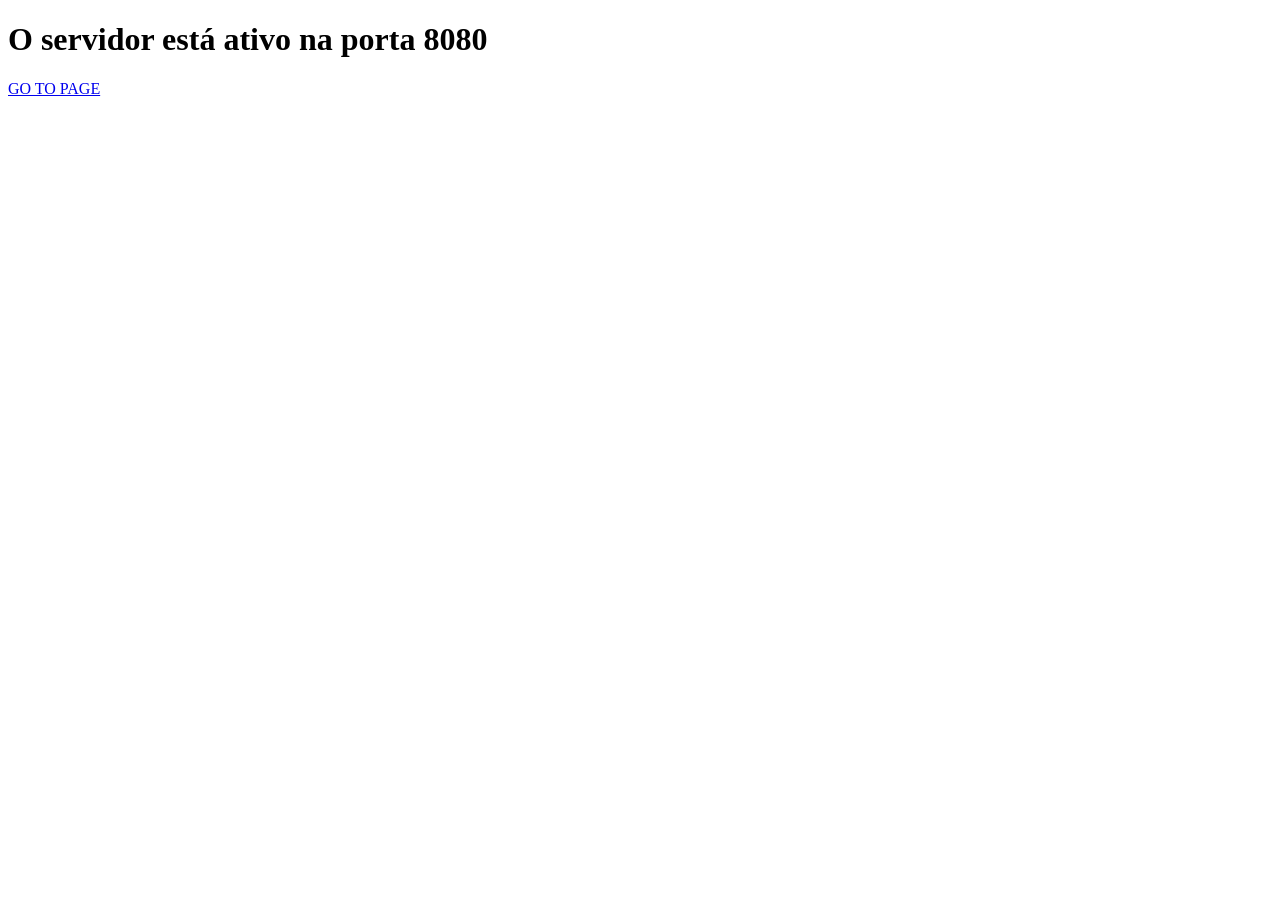
==== src/main/resources/templates/index.html @ d528116d "first commit" ====
<!DOCTYPE html>
<html lang="pt-Br">
  <head>
    <meta charset="UTF-8" />
    <title>GetNet API</title>
  </head>
  <body>
    <h1>O servidor está ativo na porta 8080</h1>
    <div class="link">
      <a
        href="http://localhost:8080/api/credit?payment_type=credit&customer_id=0d982d8f-d36e-474c-b233-37039d587f23&order_id=DEV-1598272595&payment_id=3fc70e99-cc9b-489d-a8a9-04b5e6e623b0&amount=846&status=APPROVED&number_installments=1&acquirer_transaction_id=000099713751&authorization_timestamp=2020-08-24T12%3A36%3A41.000Z&brand=visa&terminal_nsu=031575&authorization_code=9190383360902371"
        >GO TO PAGE</a
      >
    </div>
  </body>
</html>
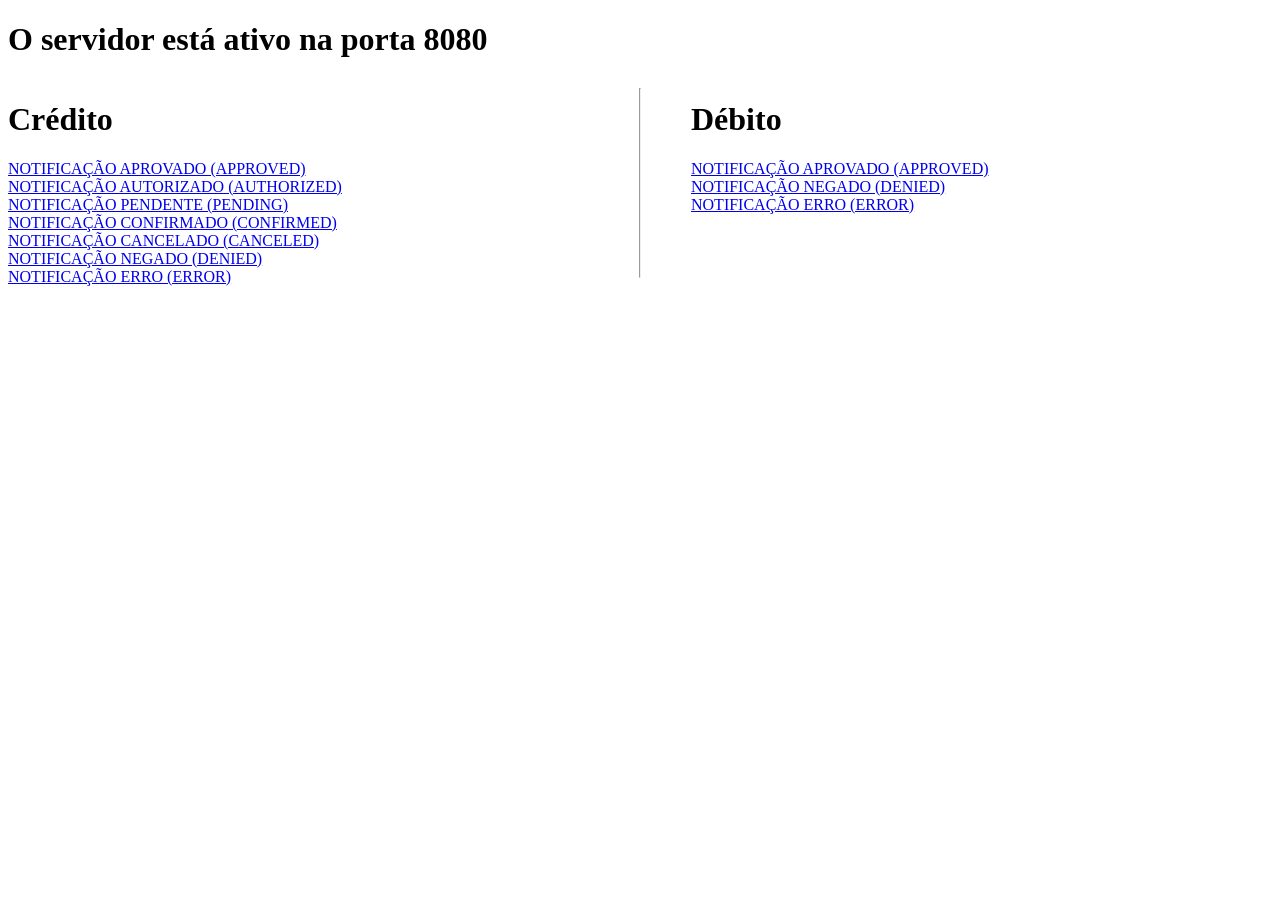
==== commit 3531efd9: "API funcionando" ====
--- a/src/main/resources/templates/index.html
+++ b/src/main/resources/templates/index.html
@@ -6,11 +6,44 @@
   </head>
   <body>
     <h1>O servidor está ativo na porta 8080</h1>
-    <div class="link">
-      <a
-        href="http://localhost:8080/api/credit?payment_type=credit&customer_id=0d982d8f-d36e-474c-b233-37039d587f23&order_id=DEV-1598272595&payment_id=3fc70e99-cc9b-489d-a8a9-04b5e6e623b0&amount=846&status=APPROVED&number_installments=1&acquirer_transaction_id=000099713751&authorization_timestamp=2020-08-24T12%3A36%3A41.000Z&brand=visa&terminal_nsu=031575&authorization_code=9190383360902371"
-        >GO TO PAGE</a
-      >
+    <div class="link" style="display: flex; gap:50px;">
+      <div class="credito" style="display: flex; flex-direction: column; width: 50%; text-align: start;">
+      <h1>Crédito</h1>
+        <a
+          href="/api/credit?payment_type=credit&customer_id=0d982d8f-d36e-474c-b233-37039d587f23&order_id=DEV-1598272595&payment_id=3fc70e99-cc9b-489d-a8a9-04b5e6e623b0&amount=846&status=APPROVED&number_installments=1&acquirer_transaction_id=000099713751&authorization_timestamp=2020-08-24T12%3A36%3A41.000Z&brand=visa&terminal_nsu=031575&authorization_code=9190383360902371"
+          >NOTIFICAÇÃO APROVADO (APPROVED)</a>
+        <a
+          href="/api/credit?payment_type=credit&customer_id=64a2f5fc-6c34-4ae5-bacf-3cadfc3fdcc8&order_id=DEV-1598272669&payment_id=5389abce-6d67-4b5c-bce8-315edef1cdce&amount=267&status=AUTHORIZED&number_installments=1&acquirer_transaction_id=000099713771&authorization_timestamp=2020-08-24T12%3A37%3A55.000Z&brand=visa&terminal_nsu=031817&authorization_code=9213092370902371"
+          >NOTIFICAÇÃO AUTORIZADO (AUTHORIZED)</a>
+        <a
+          href="/api/credit?payment_type=credit&customer_id=510a30b5-0f63-429d-b26c-64a9dab26b6f&order_id=DEV-1598272750&payment_id=a3892358-6e22-43b7-8190-34528d6172af&amount=285&status=PENDING&number_installments=1&acquirer_transaction_id=000099713781&authorization_timestamp=2020-08-24T12%3A39%3A15.000Z&brand=visa&terminal_nsu=032078&authorization_code=6757450390902371"
+          >NOTIFICAÇÃO PENDENTE (PENDING)</a>
+        <a
+          href="/api/credit?payment_type=credit&customer_id=f19c8a20-2bd8-4512-8eb3-6969561cbf95&order_id=DEV-1598276322&payment_id=f16e79ce-cf73-48d5-bb60-0d741f0c6ab6&amount=832&status=CONFIRMED&number_installments=1&terminal_nsu=010978&authorization_code=7080567381002371"
+          >NOTIFICAÇÃO CONFIRMADO (CONFIRMED)</a>
+        <a
+          href="/api/credit?payment_type=credit&customer_id=5641bc48-7011-4eff-9504-d0aa3aa41e83&order_id=DEV-1598276669&payment_id=9d58b2d6-923c-4231-a8a0-53235b3d2fd8&amount=833&status=CANCELED&number_installments=1&acquirer_transaction_id=000109713871&terminal_nsu=012111&authorization_code=9444323441002371"
+          >NOTIFICAÇÃO CANCELADO (CANCELED)</a>
+        <a
+          href="/api/credit?payment_type=credit&customer_id=af7aeba0-24c6-43e7-935d-c551bf7371ab&order_id=DEV-1598280178&payment_id=c205a63e-682a-410d-aefc-a43dba282cae&amount=922&status=DENIED&number_installments=1&acquirer_transaction_id=000119713961&terminal_nsu=000000&authorization_code=3523733431102371&description_detail=CARTAO%20INVALIDO%20%5BECOM%20-%20T8%5D&error_code=PAYMENTS-002"
+          >NOTIFICAÇÃO NEGADO (DENIED)</a>
+        <a
+          href="/api/credit?payment_type=credit&customer_id=942e384b-cd71-450a-9f17-cdf417055787&order_id=DEV-1598274047&payment_id=bb022122-c6e3-4955-b5a8-13a08d6dc9d8&amount=905&status=ERROR&number_installments=1&acquirer_transaction_id=000109713791&terminal_nsu=000000&authorization_code=6442178001002371&description_detail=SISTEMA%20DO%20EMISSOR%20INDISPONIVEL.%20LIGUE%20EMISSOR&error_code=PAYMENTS-021"
+          >NOTIFICAÇÃO ERRO (ERROR)</a>
+      </div>
+      <hr>
+      <div class="debito" style="display: flex; flex-direction: column; width: 50%; text-align: start;">
+        <h1>Débito</h1>
+        <a
+          href="/api/debit?customer_id=1234&order_id=123456&payment_id=90762cff-6afa-49a6-826d-6a7a7d6d3525&amount=300&status=APPROVED&payment_type=debit&acquirer_transaction_id=000225714311&authorization_timestamp=2020-06-08T01%3A58%3A54Z&brand=visa&terminal_nsu=004854&authorization_code=7641725582201590"
+          >NOTIFICAÇÃO APROVADO (APPROVED)</a>
+        <a
+          href="/api/debit?customer_id=43090927055&order_id=gmNKTzogN.0&payment_id=adecd170-45cf-4e83-8107-f6d696e77a62&amount=5100&status=DENIED&payment_type=debit&error_code=PAYMENTS-113&descritpion_detail=TRANSACAO%20NAO%20AUTORIZADA.%20SOLICITE%20AO%20CLIENTE%20CONTATAR%20O%20EMISSOR%20%5BECOM%20-%2051%5D&brand=visa"
+          >NOTIFICAÇÃO NEGADO (DENIED)</a>
+        <a
+          href="/api/debit??customer_id=12345&order_id=123456&payment_id=b10763c4-9f63-42d8-83ca-40824734ec6d&amount=300&status=ERROR&payment_type=debit&error_code=PAYMENTS-500&descritpion_detail=Unhandled%20express%20error&brand=visa"
+          >NOTIFICAÇÃO ERRO (ERROR)</a>
+      </div>
     </div>
   </body>
 </html>
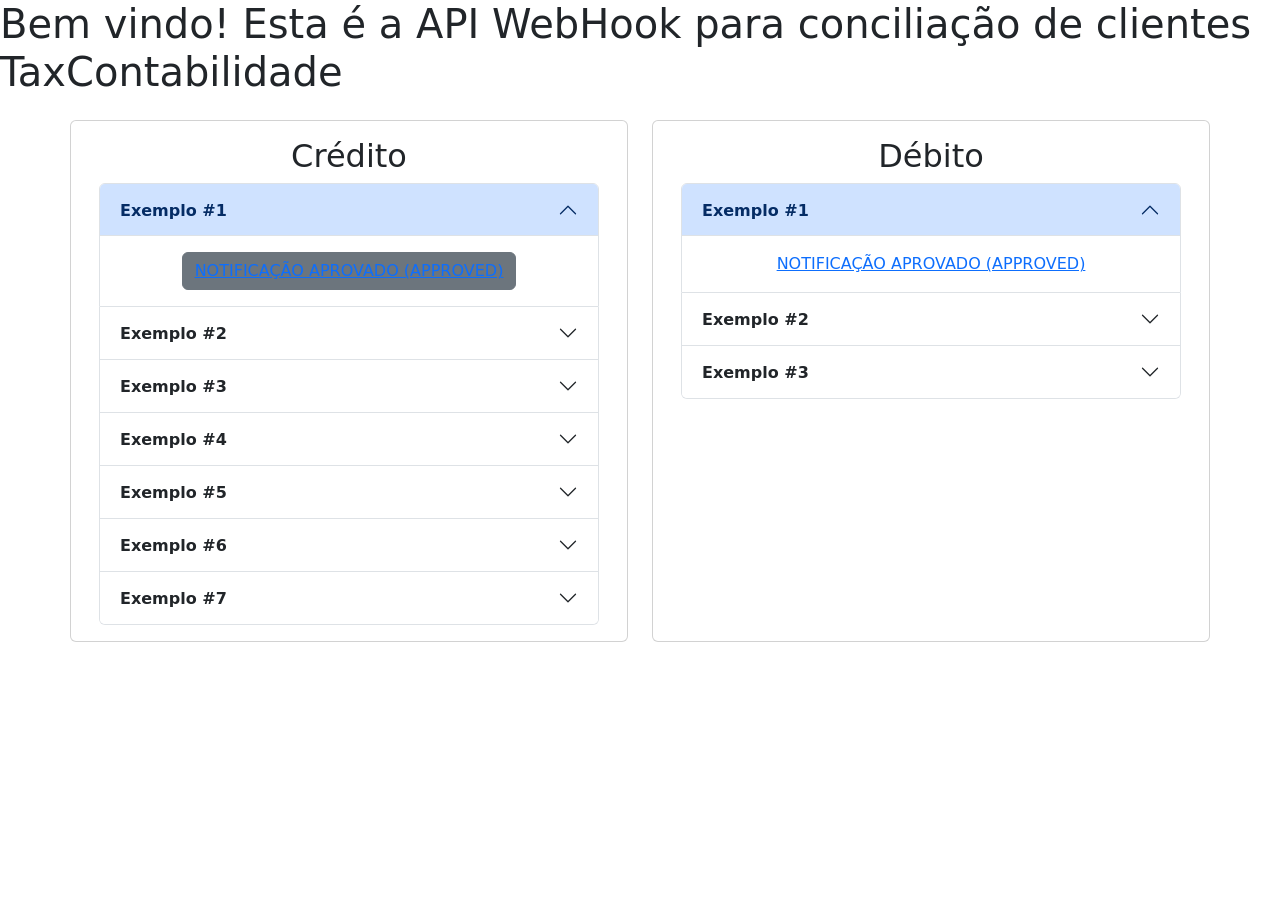
==== commit f6ded5bc: "refactor index" ====
--- a/src/main/resources/templates/index.html
+++ b/src/main/resources/templates/index.html
@@ -1,49 +1,203 @@
 <!DOCTYPE html>
 <html lang="pt-Br">
-  <head>
-    <meta charset="UTF-8" />
-    <title>GetNet API</title>
-  </head>
-  <body>
-    <h1>O servidor está ativo na porta 8080</h1>
-    <div class="link" style="display: flex; gap:50px;">
-      <div class="credito" style="display: flex; flex-direction: column; width: 50%; text-align: start;">
-      <h1>Crédito</h1>
-        <a
-          href="/api/credit?payment_type=credit&customer_id=0d982d8f-d36e-474c-b233-37039d587f23&order_id=DEV-1598272595&payment_id=3fc70e99-cc9b-489d-a8a9-04b5e6e623b0&amount=846&status=APPROVED&number_installments=1&acquirer_transaction_id=000099713751&authorization_timestamp=2020-08-24T12%3A36%3A41.000Z&brand=visa&terminal_nsu=031575&authorization_code=9190383360902371"
-          >NOTIFICAÇÃO APROVADO (APPROVED)</a>
-        <a
-          href="/api/credit?payment_type=credit&customer_id=64a2f5fc-6c34-4ae5-bacf-3cadfc3fdcc8&order_id=DEV-1598272669&payment_id=5389abce-6d67-4b5c-bce8-315edef1cdce&amount=267&status=AUTHORIZED&number_installments=1&acquirer_transaction_id=000099713771&authorization_timestamp=2020-08-24T12%3A37%3A55.000Z&brand=visa&terminal_nsu=031817&authorization_code=9213092370902371"
-          >NOTIFICAÇÃO AUTORIZADO (AUTHORIZED)</a>
-        <a
-          href="/api/credit?payment_type=credit&customer_id=510a30b5-0f63-429d-b26c-64a9dab26b6f&order_id=DEV-1598272750&payment_id=a3892358-6e22-43b7-8190-34528d6172af&amount=285&status=PENDING&number_installments=1&acquirer_transaction_id=000099713781&authorization_timestamp=2020-08-24T12%3A39%3A15.000Z&brand=visa&terminal_nsu=032078&authorization_code=6757450390902371"
-          >NOTIFICAÇÃO PENDENTE (PENDING)</a>
-        <a
-          href="/api/credit?payment_type=credit&customer_id=f19c8a20-2bd8-4512-8eb3-6969561cbf95&order_id=DEV-1598276322&payment_id=f16e79ce-cf73-48d5-bb60-0d741f0c6ab6&amount=832&status=CONFIRMED&number_installments=1&terminal_nsu=010978&authorization_code=7080567381002371"
-          >NOTIFICAÇÃO CONFIRMADO (CONFIRMED)</a>
-        <a
-          href="/api/credit?payment_type=credit&customer_id=5641bc48-7011-4eff-9504-d0aa3aa41e83&order_id=DEV-1598276669&payment_id=9d58b2d6-923c-4231-a8a0-53235b3d2fd8&amount=833&status=CANCELED&number_installments=1&acquirer_transaction_id=000109713871&terminal_nsu=012111&authorization_code=9444323441002371"
-          >NOTIFICAÇÃO CANCELADO (CANCELED)</a>
-        <a
-          href="/api/credit?payment_type=credit&customer_id=af7aeba0-24c6-43e7-935d-c551bf7371ab&order_id=DEV-1598280178&payment_id=c205a63e-682a-410d-aefc-a43dba282cae&amount=922&status=DENIED&number_installments=1&acquirer_transaction_id=000119713961&terminal_nsu=000000&authorization_code=3523733431102371&description_detail=CARTAO%20INVALIDO%20%5BECOM%20-%20T8%5D&error_code=PAYMENTS-002"
-          >NOTIFICAÇÃO NEGADO (DENIED)</a>
-        <a
-          href="/api/credit?payment_type=credit&customer_id=942e384b-cd71-450a-9f17-cdf417055787&order_id=DEV-1598274047&payment_id=bb022122-c6e3-4955-b5a8-13a08d6dc9d8&amount=905&status=ERROR&number_installments=1&acquirer_transaction_id=000109713791&terminal_nsu=000000&authorization_code=6442178001002371&description_detail=SISTEMA%20DO%20EMISSOR%20INDISPONIVEL.%20LIGUE%20EMISSOR&error_code=PAYMENTS-021"
-          >NOTIFICAÇÃO ERRO (ERROR)</a>
-      </div>
-      <hr>
-      <div class="debito" style="display: flex; flex-direction: column; width: 50%; text-align: start;">
-        <h1>Débito</h1>
-        <a
-          href="/api/debit?customer_id=1234&order_id=123456&payment_id=90762cff-6afa-49a6-826d-6a7a7d6d3525&amount=300&status=APPROVED&payment_type=debit&acquirer_transaction_id=000225714311&authorization_timestamp=2020-06-08T01%3A58%3A54Z&brand=visa&terminal_nsu=004854&authorization_code=7641725582201590"
-          >NOTIFICAÇÃO APROVADO (APPROVED)</a>
-        <a
-          href="/api/debit?customer_id=43090927055&order_id=gmNKTzogN.0&payment_id=adecd170-45cf-4e83-8107-f6d696e77a62&amount=5100&status=DENIED&payment_type=debit&error_code=PAYMENTS-113&descritpion_detail=TRANSACAO%20NAO%20AUTORIZADA.%20SOLICITE%20AO%20CLIENTE%20CONTATAR%20O%20EMISSOR%20%5BECOM%20-%2051%5D&brand=visa"
-          >NOTIFICAÇÃO NEGADO (DENIED)</a>
-        <a
-          href="/api/debit??customer_id=12345&order_id=123456&payment_id=b10763c4-9f63-42d8-83ca-40824734ec6d&amount=300&status=ERROR&payment_type=debit&error_code=PAYMENTS-500&descritpion_detail=Unhandled%20express%20error&brand=visa"
-          >NOTIFICAÇÃO ERRO (ERROR)</a>
-      </div>
+
+<head>
+  <meta charset="UTF-8" />
+  <title>TaxContabilidade - GetNet API</title>
+  <link href="https://cdn.jsdelivr.net/npm/bootstrap@5.3.0-alpha1/dist/css/bootstrap.min.css" rel="stylesheet"
+    integrity="sha384-GLhlTQ8iRABdZLl6O3oVMWSktQOp6b7In1Zl3/Jr59b6EGGoI1aFkw7cmDA6j6gD" crossorigin="anonymous" />
+</head>
+
+<body>
+  <h1 class="display-1 fs-1">
+    Bem vindo! Esta é a API WebHook para conciliação de clientes
+    TaxContabilidade
+  </h1>
+  <main class="container text-center">
+    <div class="row column-gap-4">
+      <section class="credito col card mt-3">
+        <section class="card-body">
+          <h2>Crédito</h2>
+          <div class="accordion" id="accordionExample">
+            <div class="accordion-item">
+              <h2 class="accordion-header" id="headingOne">
+                <button class="accordion-button" type="button" data-bs-toggle="collapse" data-bs-target="#collapseOne"
+                  aria-expanded="true" aria-controls="collapseOne">
+                  <strong>Exemplo #1</strong>
+                </button>
+              </h2>
+              <div id="collapseOne" class="accordion-collapse collapse show" aria-labelledby="headingOne"
+                data-bs-parent="#accordionExample">
+                <div class="accordion-body">
+                  <button type="button" class="btn btn-secondary"><a
+                      href="/api/v1/conciliation/credit?payment_type=credit&customer_id=0d982d8f-d36e-474c-b233-37039d587f23&order_id=DEV-1598272595&payment_id=3fc70e99-cc9b-489d-a8a9-04b5e6e623b0&amount=846&status=APPROVED&number_installments=1&acquirer_transaction_id=000099713751&authorization_timestamp=2020-08-24T12%3A36%3A41.000Z&brand=visa&terminal_nsu=031575&authorization_code=9190383360902371">
+                      NOTIFICAÇÃO APROVADO (APPROVED)</a></button>
+                </div>
+              </div>
+            </div>
+            <div class="accordion-item">
+              <h2 class="accordion-header" id="headingTwo">
+                <button class="accordion-button collapsed" type="button" data-bs-toggle="collapse"
+                  data-bs-target="#collapseTwo" aria-expanded="false" aria-controls="collapseTwo">
+                  <strong>Exemplo #2</strong>
+                </button>
+              </h2>
+              <div id="collapseTwo" class="accordion-collapse collapse" aria-labelledby="headingTwo"
+                data-bs-parent="#accordionExample">
+                <div class="accordion-body">
+                  <a
+                    href="/api/v1/conciliation/credit?payment_type=credit&customer_id=64a2f5fc-6c34-4ae5-bacf-3cadfc3fdcc8&order_id=DEV-1598272669&payment_id=5389abce-6d67-4b5c-bce8-315edef1cdce&amount=267&status=AUTHORIZED&number_installments=1&acquirer_transaction_id=000099713771&authorization_timestamp=2020-08-24T12%3A37%3A55.000Z&brand=visa&terminal_nsu=031817&authorization_code=9213092370902371">NOTIFICAÇÃO
+                    AUTORIZADO (AUTHORIZED)</a>
+                </div>
+              </div>
+            </div>
+            <div class="accordion-item">
+              <h2 class="accordion-header" id="headingThree">
+                <button class="accordion-button collapsed" type="button" data-bs-toggle="collapse"
+                  data-bs-target="#collapseThree" aria-expanded="false" aria-controls="collapseThree">
+                  <strong>Exemplo #3</strong>
+                </button>
+              </h2>
+              <div id="collapseThree" class="accordion-collapse collapse" aria-labelledby="headingThree"
+                data-bs-parent="#accordionExample">
+                <div class="accordion-body">
+                  <a
+                    href="/api/v1/conciliation/credit?payment_type=credit&customer_id=510a30b5-0f63-429d-b26c-64a9dab26b6f&order_id=DEV-1598272750&payment_id=a3892358-6e22-43b7-8190-34528d6172af&amount=285&status=PENDING&number_installments=1&acquirer_transaction_id=000099713781&authorization_timestamp=2020-08-24T12%3A39%3A15.000Z&brand=visa&terminal_nsu=032078&authorization_code=6757450390902371">NOTIFICAÇÃO
+                    PENDENTE (PENDING)</a>
+                </div>
+              </div>
+            </div>
+            <div class="accordion-item">
+              <h2 class="accordion-header" id="headingFour">
+                <button class="accordion-button collapsed" type="button" data-bs-toggle="collapse"
+                  data-bs-target="#collapseFour" aria-expanded="false" aria-controls="collapseFour">
+                  <strong>Exemplo #4</strong>
+                </button>
+              </h2>
+              <div id="collapseFour" class="accordion-collapse collapse" aria-labelledby="headingFour"
+                data-bs-parent="#accordionExample">
+                <div class="accordion-body">
+                  <a
+                    href="/api/v1/conciliation/credit?payment_type=credit&customer_id=f19c8a20-2bd8-4512-8eb3-6969561cbf95&order_id=DEV-1598276322&payment_id=f16e79ce-cf73-48d5-bb60-0d741f0c6ab6&amount=832&status=CONFIRMED&number_installments=1&terminal_nsu=010978&authorization_code=7080567381002371">NOTIFICAÇÃO
+                    CONFIRMADO (CONFIRMED)</a>
+                </div>
+              </div>
+            </div>
+            <div class="accordion-item">
+              <h2 class="accordion-header" id="headingFive">
+                <button class="accordion-button collapsed" type="button" data-bs-toggle="collapse"
+                  data-bs-target="#collapseFive" aria-expanded="false" aria-controls="collapseFive">
+                  <strong>Exemplo #5</strong>
+                </button>
+              </h2>
+              <div id="collapseFive" class="accordion-collapse collapse" aria-labelledby="headingFive"
+                data-bs-parent="#accordionExample">
+                <div class="accordion-body">
+                  <a
+                    href="/api/v1/conciliation/credit?payment_type=credit&customer_id=5641bc48-7011-4eff-9504-d0aa3aa41e83&order_id=DEV-1598276669&payment_id=9d58b2d6-923c-4231-a8a0-53235b3d2fd8&amount=833&status=CANCELED&number_installments=1&acquirer_transaction_id=000109713871&terminal_nsu=012111&authorization_code=9444323441002371">NOTIFICAÇÃO
+                    CANCELADO (CANCELED)</a>
+                </div>
+              </div>
+            </div>
+            <div class="accordion-item">
+              <h2 class="accordion-header" id="headingSix">
+                <button class="accordion-button collapsed" type="button" data-bs-toggle="collapse"
+                  data-bs-target="#collapseSix" aria-expanded="false" aria-controls="collapseSix">
+                  <strong>Exemplo #6</strong>
+                </button>
+              </h2>
+              <div id="collapseSix" class="accordion-collapse collapse" aria-labelledby="headingSix"
+                data-bs-parent="#accordionExample">
+                <div class="accordion-body">
+                  <a
+                    href="/api/v1/conciliation/credit?payment_type=credit&customer_id=af7aeba0-24c6-43e7-935d-c551bf7371ab&order_id=DEV-1598280178&payment_id=c205a63e-682a-410d-aefc-a43dba282cae&amount=922&status=DENIED&number_installments=1&acquirer_transaction_id=000119713961&terminal_nsu=000000&authorization_code=3523733431102371&description_detail=CARTAO%20INVALIDO%20%5BECOM%20-%20T8%5D&error_code=PAYMENTS-002">NOTIFICAÇÃO
+                    NEGADO (DENIED)</a>
+                </div>
+              </div>
+            </div>
+            <div class="accordion-item">
+              <h2 class="accordion-header" id="headingThree">
+                <button class="accordion-button collapsed" type="button" data-bs-toggle="collapse"
+                  data-bs-target="#collapseSeven" aria-expanded="false" aria-controls="collapseSeven">
+                  <strong>Exemplo #7</strong>
+                </button>
+              </h2>
+              <div id="collapseSeven" class="accordion-collapse collapse" aria-labelledby="headingSeven"
+                data-bs-parent="#accordionExample">
+                <div class="accordion-body">
+                  <a
+                    href="/api/v1/conciliation/credit?payment_type=credit&customer_id=942e384b-cd71-450a-9f17-cdf417055787&order_id=DEV-1598274047&payment_id=bb022122-c6e3-4955-b5a8-13a08d6dc9d8&amount=905&status=ERROR&number_installments=1&acquirer_transaction_id=000109713791&terminal_nsu=000000&authorization_code=6442178001002371&description_detail=SISTEMA%20DO%20EMISSOR%20INDISPONIVEL.%20LIGUE%20EMISSOR&error_code=PAYMENTS-021">NOTIFICAÇÃO
+                    ERRO (ERROR)</a>
+                </div>
+              </div>
+            </div>
+          </div>
+        </section>
+      </section>
+      <section class="col card mt-3">
+        <section class="card-body">
+          <div class="debito">
+            <h2>Débito</h2>
+            <div class="accordion" id="accordionExample">
+              <div class="accordion-item">
+                <h2 class="accordion-header" id="dheadingOne">
+                  <button class="accordion-button" type="button" data-bs-toggle="collapse" data-bs-target="#dcollapseOne"
+                    aria-expanded="true" aria-controls="collapseOne">
+                    <strong>Exemplo #1</strong>
+                  </button>
+                </h2>
+                <div id="dcollapseOne" class="accordion-collapse collapse show" aria-labelledby="dheadingOne"
+                  data-bs-parent="#accordionExample">
+                  <div class="accordion-body">
+                    <a
+                      href="/api/v1/conciliation/debit?customer_id=1234&order_id=123456&payment_id=90762cff-6afa-49a6-826d-6a7a7d6d3525&amount=300&status=APPROVED&payment_type=debit&acquirer_transaction_id=000225714311&authorization_timestamp=2020-06-08T01%3A58%3A54Z&brand=visa&terminal_nsu=004854&authorization_code=7641725582201590">NOTIFICAÇÃO
+                      APROVADO (APPROVED)</a>
+                  </div>
+                </div>
+              </div>
+              <div class="accordion-item">
+                <h2 class="accordion-header" id="dheadingTwo">
+                  <button class="accordion-button collapsed" type="button" data-bs-toggle="collapse"
+                    data-bs-target="#dcollapseTwo" aria-expanded="false" aria-controls="dcollapseTwo">
+                    <strong>Exemplo #2</strong>
+                  </button>
+                </h2>
+                <div id="dcollapseTwo" class="accordion-collapse collapse" aria-labelledby="dheadingTwo"
+                  data-bs-parent="#accordionExample">
+                  <div class="accordion-body">
+                    <a
+                      href="/api/v1/conciliation/debit?customer_id=43090927055&order_id=gmNKTzogN.0&payment_id=adecd170-45cf-4e83-8107-f6d696e77a62&amount=5100&status=DENIED&payment_type=debit&error_code=PAYMENTS-113&description_detail=TRANSACAO%20NAO%20AUTORIZADA.%20SOLICITE%20AO%20CLIENTE%20CONTATAR%20O%20EMISSOR%20%5BECOM%20-%2051%5D&brand=visa">NOTIFICAÇÃO
+                      NEGADO (DENIED)</a>
+                  </div>
+                </div>
+              </div>
+              <div class="accordion-item">
+                <h2 class="accordion-header" id="headingThree">
+                  <button class="accordion-button collapsed" type="button" data-bs-toggle="collapse"
+                    data-bs-target="#dcollapseThree" aria-expanded="false" aria-controls="dcollapseThree">
+                    <strong>Exemplo #3</strong>
+                  </button>
+                </h2>
+                <div id="dcollapseThree" class="accordion-collapse collapse" aria-labelledby="dheadingThree"
+                  data-bs-parent="#accordionExample">
+                  <div class="accordion-body">
+                    <a
+                      href="/api/v1/conciliation/debit?customer_id=12345&order_id=123456&payment_id=b10763c4-9f63-42d8-83ca-40824734ec6d&amount=300&status=ERROR&payment_type=debit&error_code=PAYMENTS-500&description_detail=Unhandled%20express%20error&brand=visa">NOTIFICAÇÃO
+                      ERRO (ERROR)</a>
+                  </div>
+                </div>
+              </div>
+            </div>
+        </section>
+      </section>
     </div>
-  </body>
-</html>
+  </main>
+  <script src="https://cdn.jsdelivr.net/npm/@popperjs/core@2.11.6/dist/umd/popper.min.js"
+    integrity="sha384-oBqDVmMz9ATKxIep9tiCxS/Z9fNfEXiDAYTujMAeBAsjFuCZSmKbSSUnQlmh/jp3"
+    crossorigin="anonymous"></script>
+  <script src="https://cdn.jsdelivr.net/npm/bootstrap@5.3.0-alpha1/dist/js/bootstrap.min.js"
+    integrity="sha384-mQ93GR66B00ZXjt0YO5KlohRA5SY2XofN4zfuZxLkoj1gXtW8ANNCe9d5Y3eG5eD"
+    crossorigin="anonymous"></script>
+</body>
+
+</html>
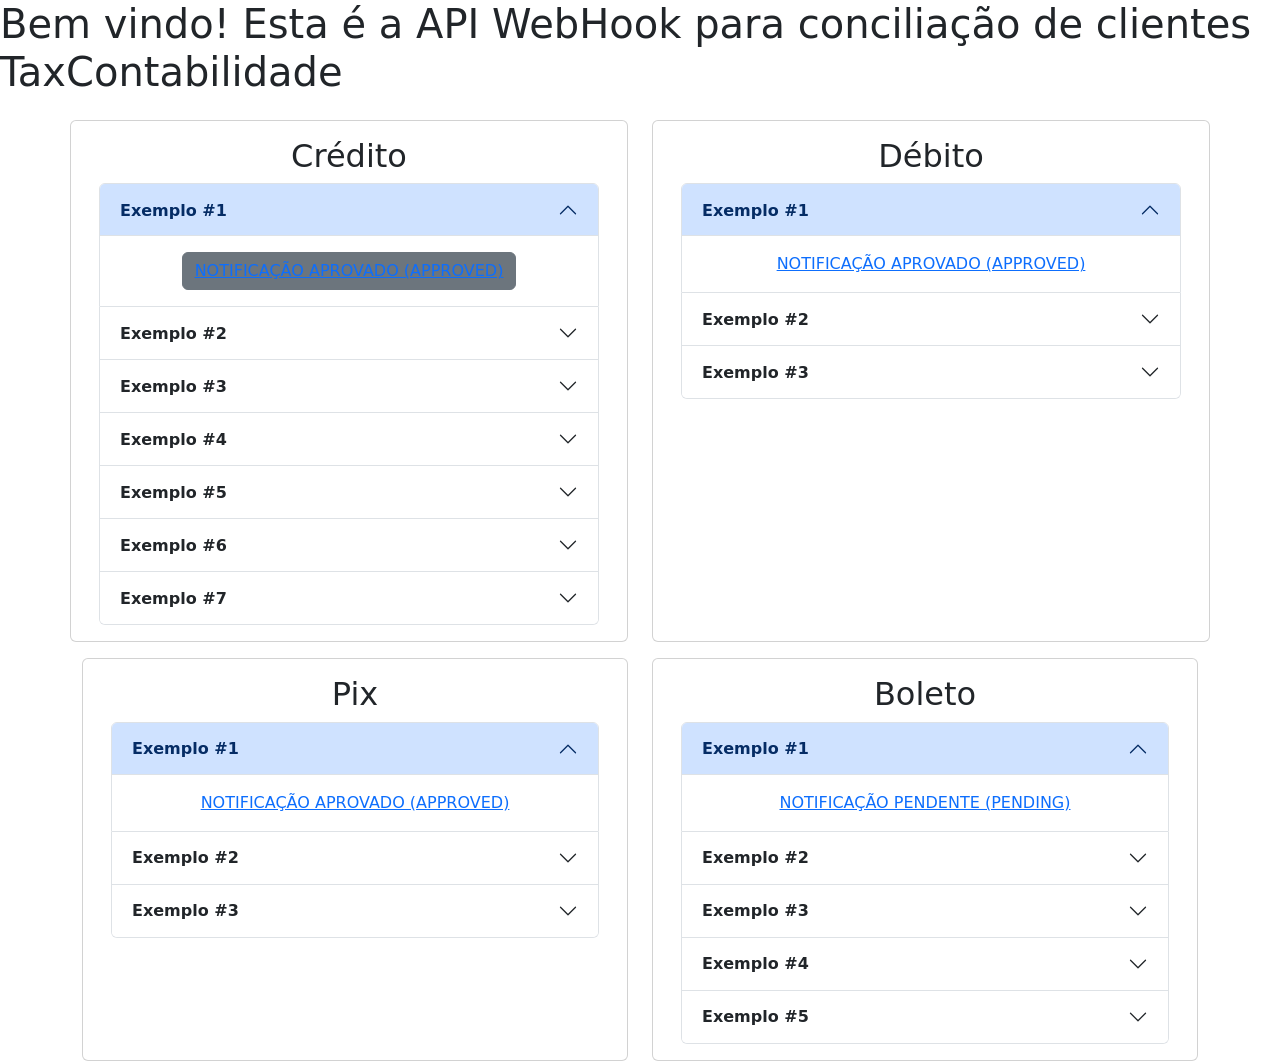
==== commit 261f549b: "add pix support" ====
--- a/src/main/resources/templates/index.html
+++ b/src/main/resources/templates/index.html
@@ -191,6 +191,155 @@
         </section>
       </section>
     </div>
+    <div class="container">
+      <div class="row column-gap-4">
+        <section class="col card mt-3">
+          <section class="card-body">
+            <div class="pix">
+              <h2>Pix</h2>
+              <div class="accordion" id="accordionExample">
+                <div class="accordion-item">
+                  <h2 class="accordion-header" id="dheadingOne">
+                    <button class="accordion-button" type="button" data-bs-toggle="collapse" data-bs-target="#dcollapseOne"
+                      aria-expanded="true" aria-controls="collapseOne">
+                      <strong>Exemplo #1</strong>
+                    </button>
+                  </h2>
+                  <div id="dcollapseOne" class="accordion-collapse collapse show" aria-labelledby="dheadingOne"
+                    data-bs-parent="#accordionExample">
+                    <div class="accordion-body">
+                      <a
+                        href="/api/v1/conciliation/pix?payment_type=pix&customer_id=1234987&order_id=DEV-1588877212&payment_id=41f67a08-7831-4e1b-be2b-9432c0a3309c&amount=1234&status=APPROVED&transaction_id=123412341234123&transaction_timestamp=2020-10-11T13%3A43%3A47Z&receiver_psp_name=PSP%20BANCO%20XYZ&receiver_psp_code=4321&receiver_name=jane%20doe&receiver_cnpj=null&receiver_cpf=46304398034&terminal_nsu=123456789">NOTIFICAÇÃO
+                        APROVADO (APPROVED)</a>
+                    </div>
+                  </div>
+                </div>
+                <div class="accordion-item">
+                  <h2 class="accordion-header" id="dheadingTwo">
+                    <button class="accordion-button collapsed" type="button" data-bs-toggle="collapse"
+                      data-bs-target="#dcollapseTwo" aria-expanded="false" aria-controls="dcollapseTwo">
+                      <strong>Exemplo #2</strong>
+                    </button>
+                  </h2>
+                  <div id="dcollapseTwo" class="accordion-collapse collapse" aria-labelledby="dheadingTwo"
+                    data-bs-parent="#accordionExample">
+                    <div class="accordion-body">
+                      <a
+                        href="/api/v1/conciliation/pix?payment_type=pix&customer_id=1234876&order_id=DEV-1588877212&payment_id=41f67a08-7831-4e1b-be2b-9432c0a3309c&amount=1234&status=DENIED&transaction_id=123412341234123&transaction_timestamp=2020-10-11T13%3A43%3A47Z&terminal_nsu=123456789&description_detail=Pagamento+Negado+pelo+PSP+%28AF-88%29">NOTIFICAÇÃO
+                        NEGADO (DENIED)</a>
+                    </div>
+                  </div>
+                </div>
+                <div class="accordion-item">
+                  <h2 class="accordion-header" id="headingThree">
+                    <button class="accordion-button collapsed" type="button" data-bs-toggle="collapse"
+                      data-bs-target="#dcollapseThree" aria-expanded="false" aria-controls="dcollapseThree">
+                      <strong>Exemplo #3</strong>
+                    </button>
+                  </h2>
+                  <div id="dcollapseThree" class="accordion-collapse collapse" aria-labelledby="dheadingThree"
+                    data-bs-parent="#accordionExample">
+                    <div class="accordion-body">
+                      <a
+                        href="/api/v1/conciliation/pix?payment_type=pix&customer_id=1234876&order_id=DEV-1588877212&payment_id=41f67a08-7831-4e1b-be2b-9432c0a3309c&amount=1234&status=ERROR&transaction_id=123412341234123&transaction_timestamp=2020-10-11T13%3A43%3A47Z&terminal_nsu=123456789&description_detail=Pagamento+Negado+pelo+PSP+%28AF-88%29">NOTIFICAÇÃO
+                        ERRO (ERROR)</a>
+                    </div>
+                  </div>
+                </div>
+              </div>
+          </section>
+        </section>
+        <section class="col card mt-3">
+            <section class="card-body">
+              <div class="billet">
+                <h2>Boleto</h2>
+                <div class="accordion" id="accordionExample">
+                  <div class="accordion-item">
+                    <h2 class="accordion-header" id="dheadingOne">
+                      <button class="accordion-button" type="button" data-bs-toggle="collapse" data-bs-target="#dcollapseOne"
+                        aria-expanded="true" aria-controls="collapseOne">
+                        <strong>Exemplo #1</strong>
+                      </button>
+                    </h2>
+                    <div id="dcollapseOne" class="accordion-collapse collapse show" aria-labelledby="dheadingOne"
+                      data-bs-parent="#accordionExample">
+                      <div class="accordion-body">
+                        <a
+                          href="/api/v1/conciliation/billet?payment_type=boleto&order_id=PEDIDO-123&payment_id=5f43d85d93f8cc00100c9c89&id=7c3931fc-73f8-4492-8484-a97562a08998&amount=1&status=PENDING&bank=0033&our_number=2020081116069&typeful_line=03399.5891093020.20081711606.901012284550000000001&issue_date=24082020&expiration_date=30112020">NOTIFICAÇÃO PENDENTE (PENDING)
+                        </a>
+                      </div>
+                    </div>
+                  </div>
+                  <div class="accordion-item">
+                    <h2 class="accordion-header" id="dheadingTwo">
+                      <button class="accordion-button collapsed" type="button" data-bs-toggle="collapse"
+                        data-bs-target="#dcollapseTwo" aria-expanded="false" aria-controls="dcollapseTwo">
+                        <strong>Exemplo #2</strong>
+                      </button>
+                    </h2>
+                    <div id="dcollapseTwo" class="accordion-collapse collapse" aria-labelledby="dheadingTwo"
+                      data-bs-parent="#accordionExample">
+                      <div class="accordion-body">
+                        <a
+                          href="/api/v1/conciliation/billet?payment_type=boleto&order_id=PEDIDO-123&payment_id=5f43d90ea93a540010f5ce87&id=&amount=1&status=DENIED&bank=0033&our_number=202008111606&typeful_line=&issue_date=24082020&expiration_date=30072020&error_code=PAYMENTS-402&description_detail=00100-DATA%20EMISSAO%20MAIOR%20QUE%20A%20DATA%20VENCIMENTO
+                          ">NOTIFICAÇÃO
+                          NEGADO (DENIED)</a>
+                      </div>
+                    </div>
+                  </div>
+                  <div class="accordion-item">
+                    <h2 class="accordion-header" id="headingThree">
+                      <button class="accordion-button collapsed" type="button" data-bs-toggle="collapse"
+                        data-bs-target="#dcollapseThree" aria-expanded="false" aria-controls="dcollapseThree">
+                        <strong>Exemplo #3</strong>
+                      </button>
+                    </h2>
+                    <div id="dcollapseThree" class="accordion-collapse collapse" aria-labelledby="dheadingThree"
+                      data-bs-parent="#accordionExample">
+                      <div class="accordion-body">
+                        <a
+                          href="/api/v1/conciliation/billet?payment_type=boleto&order_id=41&payment_id=5d9ddb5115e3d700105dc49c&id=&amount=5189&status=ERROR&bank=0033&our_number=&typeful_line=&issue_date=09102019&expiration_date=09102019&error_code=GENERIC-500&description_detail=The%20server%20encountered%20an%20unexpected%20error">NOTIFICAÇÃO
+                          ERRO (ERROR)</a>
+                      </div>
+                    </div>
+                  </div>
+                  <div class="accordion-item">
+                    <h2 class="accordion-header" id="headingFour">
+                      <button class="accordion-button collapsed" type="button" data-bs-toggle="collapse"
+                        data-bs-target="#dcollapseFour" aria-expanded="false" aria-controls="dcollapseFour">
+                        <strong>Exemplo #4</strong>
+                      </button>
+                    </h2>
+                    <div id="dcollapseFour" class="accordion-collapse collapse" aria-labelledby="dheadingFour"
+                      data-bs-parent="#accordionExample">
+                      <div class="accordion-body">
+                        <a
+                          href="/api/v1/conciliation/billet?id=a760c304-0594-4579-afe2-0c6ecc2d3745&payment_date=08102019&amount=1&status=PAID">NOTIFICAÇÃO PAGO (PAID)
+                        </a>
+                      </div>
+                    </div>
+                  </div>
+                  <div class="accordion-item">
+                    <h2 class="accordion-header" id="headingFive">
+                      <button class="accordion-button collapsed" type="button" data-bs-toggle="collapse"
+                        data-bs-target="#dcollapseFive" aria-expanded="false" aria-controls="dcollapseFive">
+                        <strong>Exemplo #5</strong>
+                      </button>
+                    </h2>
+                    <div id="dcollapseFive" class="accordion-collapse collapse" aria-labelledby="dheadingFive"
+                      data-bs-parent="#accordionExample">
+                      <div class="accordion-body">
+                        <a
+                          href="/api/v1/conciliation/billet?id=a760c304-0594-4579-afe2-0c6ecc2d3745&payment_date=08102019&amount=1&status=CANCELED">NOTIFICAÇÃO CANCELADO (CANCELED)
+                        </a>
+                      </div>
+                    </div>
+                  </div>
+                </div>
+            </section>
+        </section>
+      </div>
+    </div>
   </main>
   <script src="https://cdn.jsdelivr.net/npm/@popperjs/core@2.11.6/dist/umd/popper.min.js"
     integrity="sha384-oBqDVmMz9ATKxIep9tiCxS/Z9fNfEXiDAYTujMAeBAsjFuCZSmKbSSUnQlmh/jp3"
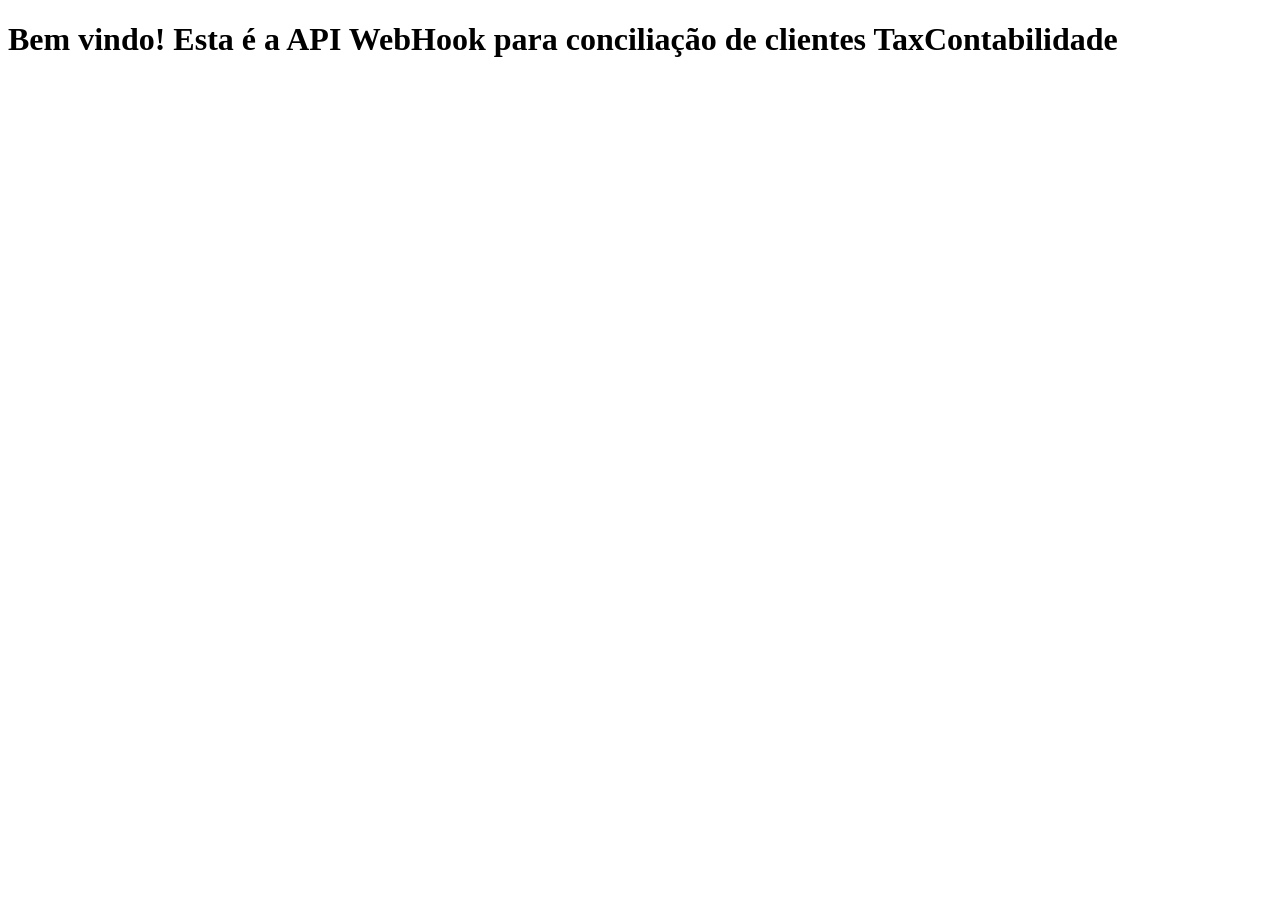
==== commit fd8aa70a: "refactor main page" ====
--- a/src/main/resources/templates/index.html
+++ b/src/main/resources/templates/index.html
@@ -1,352 +1,16 @@
 <!DOCTYPE html>
-<html lang="pt-Br">
+<html lang="pt-Br" xmlns:th="http://www.thymeleaf.org">
 
-<head>
-  <meta charset="UTF-8" />
-  <title>TaxContabilidade - GetNet API</title>
-  <link href="https://cdn.jsdelivr.net/npm/bootstrap@5.3.0-alpha1/dist/css/bootstrap.min.css" rel="stylesheet"
-    integrity="sha384-GLhlTQ8iRABdZLl6O3oVMWSktQOp6b7In1Zl3/Jr59b6EGGoI1aFkw7cmDA6j6gD" crossorigin="anonymous" />
-</head>
+<div th:replace="~{components :: general-head}"></div>
 
-<body>
-  <h1 class="display-1 fs-1">
-    Bem vindo! Esta é a API WebHook para conciliação de clientes
-    TaxContabilidade
-  </h1>
-  <main class="container text-center">
-    <div class="row column-gap-4">
-      <section class="credito col card mt-3">
-        <section class="card-body">
-          <h2>Crédito</h2>
-          <div class="accordion" id="accordionExample">
-            <div class="accordion-item">
-              <h2 class="accordion-header" id="headingOne">
-                <button class="accordion-button" type="button" data-bs-toggle="collapse" data-bs-target="#collapseOne"
-                  aria-expanded="true" aria-controls="collapseOne">
-                  <strong>Exemplo #1</strong>
-                </button>
-              </h2>
-              <div id="collapseOne" class="accordion-collapse collapse show" aria-labelledby="headingOne"
-                data-bs-parent="#accordionExample">
-                <div class="accordion-body">
-                  <button type="button" class="btn btn-secondary"><a
-                      href="/api/v1/conciliation/credit?payment_type=credit&customer_id=0d982d8f-d36e-474c-b233-37039d587f23&order_id=DEV-1598272595&payment_id=3fc70e99-cc9b-489d-a8a9-04b5e6e623b0&amount=846&status=APPROVED&number_installments=1&acquirer_transaction_id=000099713751&authorization_timestamp=2020-08-24T12%3A36%3A41.000Z&brand=visa&terminal_nsu=031575&authorization_code=9190383360902371">
-                      NOTIFICAÇÃO APROVADO (APPROVED)</a></button>
-                </div>
-              </div>
-            </div>
-            <div class="accordion-item">
-              <h2 class="accordion-header" id="headingTwo">
-                <button class="accordion-button collapsed" type="button" data-bs-toggle="collapse"
-                  data-bs-target="#collapseTwo" aria-expanded="false" aria-controls="collapseTwo">
-                  <strong>Exemplo #2</strong>
-                </button>
-              </h2>
-              <div id="collapseTwo" class="accordion-collapse collapse" aria-labelledby="headingTwo"
-                data-bs-parent="#accordionExample">
-                <div class="accordion-body">
-                  <a
-                    href="/api/v1/conciliation/credit?payment_type=credit&customer_id=64a2f5fc-6c34-4ae5-bacf-3cadfc3fdcc8&order_id=DEV-1598272669&payment_id=5389abce-6d67-4b5c-bce8-315edef1cdce&amount=267&status=AUTHORIZED&number_installments=1&acquirer_transaction_id=000099713771&authorization_timestamp=2020-08-24T12%3A37%3A55.000Z&brand=visa&terminal_nsu=031817&authorization_code=9213092370902371">NOTIFICAÇÃO
-                    AUTORIZADO (AUTHORIZED)</a>
-                </div>
-              </div>
-            </div>
-            <div class="accordion-item">
-              <h2 class="accordion-header" id="headingThree">
-                <button class="accordion-button collapsed" type="button" data-bs-toggle="collapse"
-                  data-bs-target="#collapseThree" aria-expanded="false" aria-controls="collapseThree">
-                  <strong>Exemplo #3</strong>
-                </button>
-              </h2>
-              <div id="collapseThree" class="accordion-collapse collapse" aria-labelledby="headingThree"
-                data-bs-parent="#accordionExample">
-                <div class="accordion-body">
-                  <a
-                    href="/api/v1/conciliation/credit?payment_type=credit&customer_id=510a30b5-0f63-429d-b26c-64a9dab26b6f&order_id=DEV-1598272750&payment_id=a3892358-6e22-43b7-8190-34528d6172af&amount=285&status=PENDING&number_installments=1&acquirer_transaction_id=000099713781&authorization_timestamp=2020-08-24T12%3A39%3A15.000Z&brand=visa&terminal_nsu=032078&authorization_code=6757450390902371">NOTIFICAÇÃO
-                    PENDENTE (PENDING)</a>
-                </div>
-              </div>
-            </div>
-            <div class="accordion-item">
-              <h2 class="accordion-header" id="headingFour">
-                <button class="accordion-button collapsed" type="button" data-bs-toggle="collapse"
-                  data-bs-target="#collapseFour" aria-expanded="false" aria-controls="collapseFour">
-                  <strong>Exemplo #4</strong>
-                </button>
-              </h2>
-              <div id="collapseFour" class="accordion-collapse collapse" aria-labelledby="headingFour"
-                data-bs-parent="#accordionExample">
-                <div class="accordion-body">
-                  <a
-                    href="/api/v1/conciliation/credit?payment_type=credit&customer_id=f19c8a20-2bd8-4512-8eb3-6969561cbf95&order_id=DEV-1598276322&payment_id=f16e79ce-cf73-48d5-bb60-0d741f0c6ab6&amount=832&status=CONFIRMED&number_installments=1&terminal_nsu=010978&authorization_code=7080567381002371">NOTIFICAÇÃO
-                    CONFIRMADO (CONFIRMED)</a>
-                </div>
-              </div>
-            </div>
-            <div class="accordion-item">
-              <h2 class="accordion-header" id="headingFive">
-                <button class="accordion-button collapsed" type="button" data-bs-toggle="collapse"
-                  data-bs-target="#collapseFive" aria-expanded="false" aria-controls="collapseFive">
-                  <strong>Exemplo #5</strong>
-                </button>
-              </h2>
-              <div id="collapseFive" class="accordion-collapse collapse" aria-labelledby="headingFive"
-                data-bs-parent="#accordionExample">
-                <div class="accordion-body">
-                  <a
-                    href="/api/v1/conciliation/credit?payment_type=credit&customer_id=5641bc48-7011-4eff-9504-d0aa3aa41e83&order_id=DEV-1598276669&payment_id=9d58b2d6-923c-4231-a8a0-53235b3d2fd8&amount=833&status=CANCELED&number_installments=1&acquirer_transaction_id=000109713871&terminal_nsu=012111&authorization_code=9444323441002371">NOTIFICAÇÃO
-                    CANCELADO (CANCELED)</a>
-                </div>
-              </div>
-            </div>
-            <div class="accordion-item">
-              <h2 class="accordion-header" id="headingSix">
-                <button class="accordion-button collapsed" type="button" data-bs-toggle="collapse"
-                  data-bs-target="#collapseSix" aria-expanded="false" aria-controls="collapseSix">
-                  <strong>Exemplo #6</strong>
-                </button>
-              </h2>
-              <div id="collapseSix" class="accordion-collapse collapse" aria-labelledby="headingSix"
-                data-bs-parent="#accordionExample">
-                <div class="accordion-body">
-                  <a
-                    href="/api/v1/conciliation/credit?payment_type=credit&customer_id=af7aeba0-24c6-43e7-935d-c551bf7371ab&order_id=DEV-1598280178&payment_id=c205a63e-682a-410d-aefc-a43dba282cae&amount=922&status=DENIED&number_installments=1&acquirer_transaction_id=000119713961&terminal_nsu=000000&authorization_code=3523733431102371&description_detail=CARTAO%20INVALIDO%20%5BECOM%20-%20T8%5D&error_code=PAYMENTS-002">NOTIFICAÇÃO
-                    NEGADO (DENIED)</a>
-                </div>
-              </div>
-            </div>
-            <div class="accordion-item">
-              <h2 class="accordion-header" id="headingThree">
-                <button class="accordion-button collapsed" type="button" data-bs-toggle="collapse"
-                  data-bs-target="#collapseSeven" aria-expanded="false" aria-controls="collapseSeven">
-                  <strong>Exemplo #7</strong>
-                </button>
-              </h2>
-              <div id="collapseSeven" class="accordion-collapse collapse" aria-labelledby="headingSeven"
-                data-bs-parent="#accordionExample">
-                <div class="accordion-body">
-                  <a
-                    href="/api/v1/conciliation/credit?payment_type=credit&customer_id=942e384b-cd71-450a-9f17-cdf417055787&order_id=DEV-1598274047&payment_id=bb022122-c6e3-4955-b5a8-13a08d6dc9d8&amount=905&status=ERROR&number_installments=1&acquirer_transaction_id=000109713791&terminal_nsu=000000&authorization_code=6442178001002371&description_detail=SISTEMA%20DO%20EMISSOR%20INDISPONIVEL.%20LIGUE%20EMISSOR&error_code=PAYMENTS-021">NOTIFICAÇÃO
-                    ERRO (ERROR)</a>
-                </div>
-              </div>
-            </div>
-          </div>
-        </section>
-      </section>
-      <section class="col card mt-3">
-        <section class="card-body">
-          <div class="debito">
-            <h2>Débito</h2>
-            <div class="accordion" id="accordionExample">
-              <div class="accordion-item">
-                <h2 class="accordion-header" id="dheadingOne">
-                  <button class="accordion-button" type="button" data-bs-toggle="collapse" data-bs-target="#dcollapseOne"
-                    aria-expanded="true" aria-controls="collapseOne">
-                    <strong>Exemplo #1</strong>
-                  </button>
-                </h2>
-                <div id="dcollapseOne" class="accordion-collapse collapse show" aria-labelledby="dheadingOne"
-                  data-bs-parent="#accordionExample">
-                  <div class="accordion-body">
-                    <a
-                      href="/api/v1/conciliation/debit?customer_id=1234&order_id=123456&payment_id=90762cff-6afa-49a6-826d-6a7a7d6d3525&amount=300&status=APPROVED&payment_type=debit&acquirer_transaction_id=000225714311&authorization_timestamp=2020-06-08T01%3A58%3A54Z&brand=visa&terminal_nsu=004854&authorization_code=7641725582201590">NOTIFICAÇÃO
-                      APROVADO (APPROVED)</a>
-                  </div>
-                </div>
-              </div>
-              <div class="accordion-item">
-                <h2 class="accordion-header" id="dheadingTwo">
-                  <button class="accordion-button collapsed" type="button" data-bs-toggle="collapse"
-                    data-bs-target="#dcollapseTwo" aria-expanded="false" aria-controls="dcollapseTwo">
-                    <strong>Exemplo #2</strong>
-                  </button>
-                </h2>
-                <div id="dcollapseTwo" class="accordion-collapse collapse" aria-labelledby="dheadingTwo"
-                  data-bs-parent="#accordionExample">
-                  <div class="accordion-body">
-                    <a
-                      href="/api/v1/conciliation/debit?customer_id=43090927055&order_id=gmNKTzogN.0&payment_id=adecd170-45cf-4e83-8107-f6d696e77a62&amount=5100&status=DENIED&payment_type=debit&error_code=PAYMENTS-113&description_detail=TRANSACAO%20NAO%20AUTORIZADA.%20SOLICITE%20AO%20CLIENTE%20CONTATAR%20O%20EMISSOR%20%5BECOM%20-%2051%5D&brand=visa">NOTIFICAÇÃO
-                      NEGADO (DENIED)</a>
-                  </div>
-                </div>
-              </div>
-              <div class="accordion-item">
-                <h2 class="accordion-header" id="headingThree">
-                  <button class="accordion-button collapsed" type="button" data-bs-toggle="collapse"
-                    data-bs-target="#dcollapseThree" aria-expanded="false" aria-controls="dcollapseThree">
-                    <strong>Exemplo #3</strong>
-                  </button>
-                </h2>
-                <div id="dcollapseThree" class="accordion-collapse collapse" aria-labelledby="dheadingThree"
-                  data-bs-parent="#accordionExample">
-                  <div class="accordion-body">
-                    <a
-                      href="/api/v1/conciliation/debit?customer_id=12345&order_id=123456&payment_id=b10763c4-9f63-42d8-83ca-40824734ec6d&amount=300&status=ERROR&payment_type=debit&error_code=PAYMENTS-500&description_detail=Unhandled%20express%20error&brand=visa">NOTIFICAÇÃO
-                      ERRO (ERROR)</a>
-                  </div>
-                </div>
-              </div>
-            </div>
-        </section>
-      </section>
-    </div>
-    <div class="container">
-      <div class="row column-gap-4">
-        <section class="col card mt-3">
-          <section class="card-body">
-            <div class="pix">
-              <h2>Pix</h2>
-              <div class="accordion" id="accordionExample">
-                <div class="accordion-item">
-                  <h2 class="accordion-header" id="dheadingOne">
-                    <button class="accordion-button" type="button" data-bs-toggle="collapse" data-bs-target="#dcollapseOne"
-                      aria-expanded="true" aria-controls="collapseOne">
-                      <strong>Exemplo #1</strong>
-                    </button>
-                  </h2>
-                  <div id="dcollapseOne" class="accordion-collapse collapse show" aria-labelledby="dheadingOne"
-                    data-bs-parent="#accordionExample">
-                    <div class="accordion-body">
-                      <a
-                        href="/api/v1/conciliation/pix?payment_type=pix&customer_id=1234987&order_id=DEV-1588877212&payment_id=41f67a08-7831-4e1b-be2b-9432c0a3309c&amount=1234&status=APPROVED&transaction_id=123412341234123&transaction_timestamp=2020-10-11T13%3A43%3A47Z&receiver_psp_name=PSP%20BANCO%20XYZ&receiver_psp_code=4321&receiver_name=jane%20doe&receiver_cnpj=null&receiver_cpf=46304398034&terminal_nsu=123456789">NOTIFICAÇÃO
-                        APROVADO (APPROVED)</a>
-                    </div>
-                  </div>
-                </div>
-                <div class="accordion-item">
-                  <h2 class="accordion-header" id="dheadingTwo">
-                    <button class="accordion-button collapsed" type="button" data-bs-toggle="collapse"
-                      data-bs-target="#dcollapseTwo" aria-expanded="false" aria-controls="dcollapseTwo">
-                      <strong>Exemplo #2</strong>
-                    </button>
-                  </h2>
-                  <div id="dcollapseTwo" class="accordion-collapse collapse" aria-labelledby="dheadingTwo"
-                    data-bs-parent="#accordionExample">
-                    <div class="accordion-body">
-                      <a
-                        href="/api/v1/conciliation/pix?payment_type=pix&customer_id=1234876&order_id=DEV-1588877212&payment_id=41f67a08-7831-4e1b-be2b-9432c0a3309c&amount=1234&status=DENIED&transaction_id=123412341234123&transaction_timestamp=2020-10-11T13%3A43%3A47Z&terminal_nsu=123456789&description_detail=Pagamento+Negado+pelo+PSP+%28AF-88%29">NOTIFICAÇÃO
-                        NEGADO (DENIED)</a>
-                    </div>
-                  </div>
-                </div>
-                <div class="accordion-item">
-                  <h2 class="accordion-header" id="headingThree">
-                    <button class="accordion-button collapsed" type="button" data-bs-toggle="collapse"
-                      data-bs-target="#dcollapseThree" aria-expanded="false" aria-controls="dcollapseThree">
-                      <strong>Exemplo #3</strong>
-                    </button>
-                  </h2>
-                  <div id="dcollapseThree" class="accordion-collapse collapse" aria-labelledby="dheadingThree"
-                    data-bs-parent="#accordionExample">
-                    <div class="accordion-body">
-                      <a
-                        href="/api/v1/conciliation/pix?payment_type=pix&customer_id=1234876&order_id=DEV-1588877212&payment_id=41f67a08-7831-4e1b-be2b-9432c0a3309c&amount=1234&status=ERROR&transaction_id=123412341234123&transaction_timestamp=2020-10-11T13%3A43%3A47Z&terminal_nsu=123456789&description_detail=Pagamento+Negado+pelo+PSP+%28AF-88%29">NOTIFICAÇÃO
-                        ERRO (ERROR)</a>
-                    </div>
-                  </div>
-                </div>
-              </div>
-          </section>
-        </section>
-        <section class="col card mt-3">
-            <section class="card-body">
-              <div class="billet">
-                <h2>Boleto</h2>
-                <div class="accordion" id="accordionExample">
-                  <div class="accordion-item">
-                    <h2 class="accordion-header" id="dheadingOne">
-                      <button class="accordion-button" type="button" data-bs-toggle="collapse" data-bs-target="#dcollapseOne"
-                        aria-expanded="true" aria-controls="collapseOne">
-                        <strong>Exemplo #1</strong>
-                      </button>
-                    </h2>
-                    <div id="dcollapseOne" class="accordion-collapse collapse show" aria-labelledby="dheadingOne"
-                      data-bs-parent="#accordionExample">
-                      <div class="accordion-body">
-                        <a
-                          href="/api/v1/conciliation/billet?payment_type=boleto&order_id=PEDIDO-123&payment_id=5f43d85d93f8cc00100c9c89&id=7c3931fc-73f8-4492-8484-a97562a08998&amount=1&status=PENDING&bank=0033&our_number=2020081116069&typeful_line=03399.5891093020.20081711606.901012284550000000001&issue_date=24082020&expiration_date=30112020">NOTIFICAÇÃO PENDENTE (PENDING)
-                        </a>
-                      </div>
-                    </div>
-                  </div>
-                  <div class="accordion-item">
-                    <h2 class="accordion-header" id="dheadingTwo">
-                      <button class="accordion-button collapsed" type="button" data-bs-toggle="collapse"
-                        data-bs-target="#dcollapseTwo" aria-expanded="false" aria-controls="dcollapseTwo">
-                        <strong>Exemplo #2</strong>
-                      </button>
-                    </h2>
-                    <div id="dcollapseTwo" class="accordion-collapse collapse" aria-labelledby="dheadingTwo"
-                      data-bs-parent="#accordionExample">
-                      <div class="accordion-body">
-                        <a
-                          href="/api/v1/conciliation/billet?payment_type=boleto&order_id=PEDIDO-123&payment_id=5f43d90ea93a540010f5ce87&id=&amount=1&status=DENIED&bank=0033&our_number=202008111606&typeful_line=&issue_date=24082020&expiration_date=30072020&error_code=PAYMENTS-402&description_detail=00100-DATA%20EMISSAO%20MAIOR%20QUE%20A%20DATA%20VENCIMENTO
-                          ">NOTIFICAÇÃO
-                          NEGADO (DENIED)</a>
-                      </div>
-                    </div>
-                  </div>
-                  <div class="accordion-item">
-                    <h2 class="accordion-header" id="headingThree">
-                      <button class="accordion-button collapsed" type="button" data-bs-toggle="collapse"
-                        data-bs-target="#dcollapseThree" aria-expanded="false" aria-controls="dcollapseThree">
-                        <strong>Exemplo #3</strong>
-                      </button>
-                    </h2>
-                    <div id="dcollapseThree" class="accordion-collapse collapse" aria-labelledby="dheadingThree"
-                      data-bs-parent="#accordionExample">
-                      <div class="accordion-body">
-                        <a
-                          href="/api/v1/conciliation/billet?payment_type=boleto&order_id=41&payment_id=5d9ddb5115e3d700105dc49c&id=&amount=5189&status=ERROR&bank=0033&our_number=&typeful_line=&issue_date=09102019&expiration_date=09102019&error_code=GENERIC-500&description_detail=The%20server%20encountered%20an%20unexpected%20error">NOTIFICAÇÃO
-                          ERRO (ERROR)</a>
-                      </div>
-                    </div>
-                  </div>
-                  <div class="accordion-item">
-                    <h2 class="accordion-header" id="headingFour">
-                      <button class="accordion-button collapsed" type="button" data-bs-toggle="collapse"
-                        data-bs-target="#dcollapseFour" aria-expanded="false" aria-controls="dcollapseFour">
-                        <strong>Exemplo #4</strong>
-                      </button>
-                    </h2>
-                    <div id="dcollapseFour" class="accordion-collapse collapse" aria-labelledby="dheadingFour"
-                      data-bs-parent="#accordionExample">
-                      <div class="accordion-body">
-                        <a
-                          href="/api/v1/conciliation/billet?id=a760c304-0594-4579-afe2-0c6ecc2d3745&payment_date=08102019&amount=1&status=PAID">NOTIFICAÇÃO PAGO (PAID)
-                        </a>
-                      </div>
-                    </div>
-                  </div>
-                  <div class="accordion-item">
-                    <h2 class="accordion-header" id="headingFive">
-                      <button class="accordion-button collapsed" type="button" data-bs-toggle="collapse"
-                        data-bs-target="#dcollapseFive" aria-expanded="false" aria-controls="dcollapseFive">
-                        <strong>Exemplo #5</strong>
-                      </button>
-                    </h2>
-                    <div id="dcollapseFive" class="accordion-collapse collapse" aria-labelledby="dheadingFive"
-                      data-bs-parent="#accordionExample">
-                      <div class="accordion-body">
-                        <a
-                          href="/api/v1/conciliation/billet?id=a760c304-0594-4579-afe2-0c6ecc2d3745&payment_date=08102019&amount=1&status=CANCELED">NOTIFICAÇÃO CANCELADO (CANCELED)
-                        </a>
-                      </div>
-                    </div>
-                  </div>
-                </div>
-            </section>
-        </section>
-      </div>
-    </div>
-  </main>
-  <script src="https://cdn.jsdelivr.net/npm/@popperjs/core@2.11.6/dist/umd/popper.min.js"
-    integrity="sha384-oBqDVmMz9ATKxIep9tiCxS/Z9fNfEXiDAYTujMAeBAsjFuCZSmKbSSUnQlmh/jp3"
-    crossorigin="anonymous"></script>
-  <script src="https://cdn.jsdelivr.net/npm/bootstrap@5.3.0-alpha1/dist/js/bootstrap.min.js"
-    integrity="sha384-mQ93GR66B00ZXjt0YO5KlohRA5SY2XofN4zfuZxLkoj1gXtW8ANNCe9d5Y3eG5eD"
-    crossorigin="anonymous"></script>
+<body id="chama">
+	<div th:replace="~{components :: header-fragment}"></div>
+	
+	<h1 class="display-2 fs-1">Bem vindo! Esta é a API WebHook para conciliação de clientes TaxContabilidade</h1>
+	
+	<div th:insert="~{main-menus :: main-menus}"></div>
+	
+	<div th:insert="~{components :: scripts}"></div>
 </body>
 
 </html>
